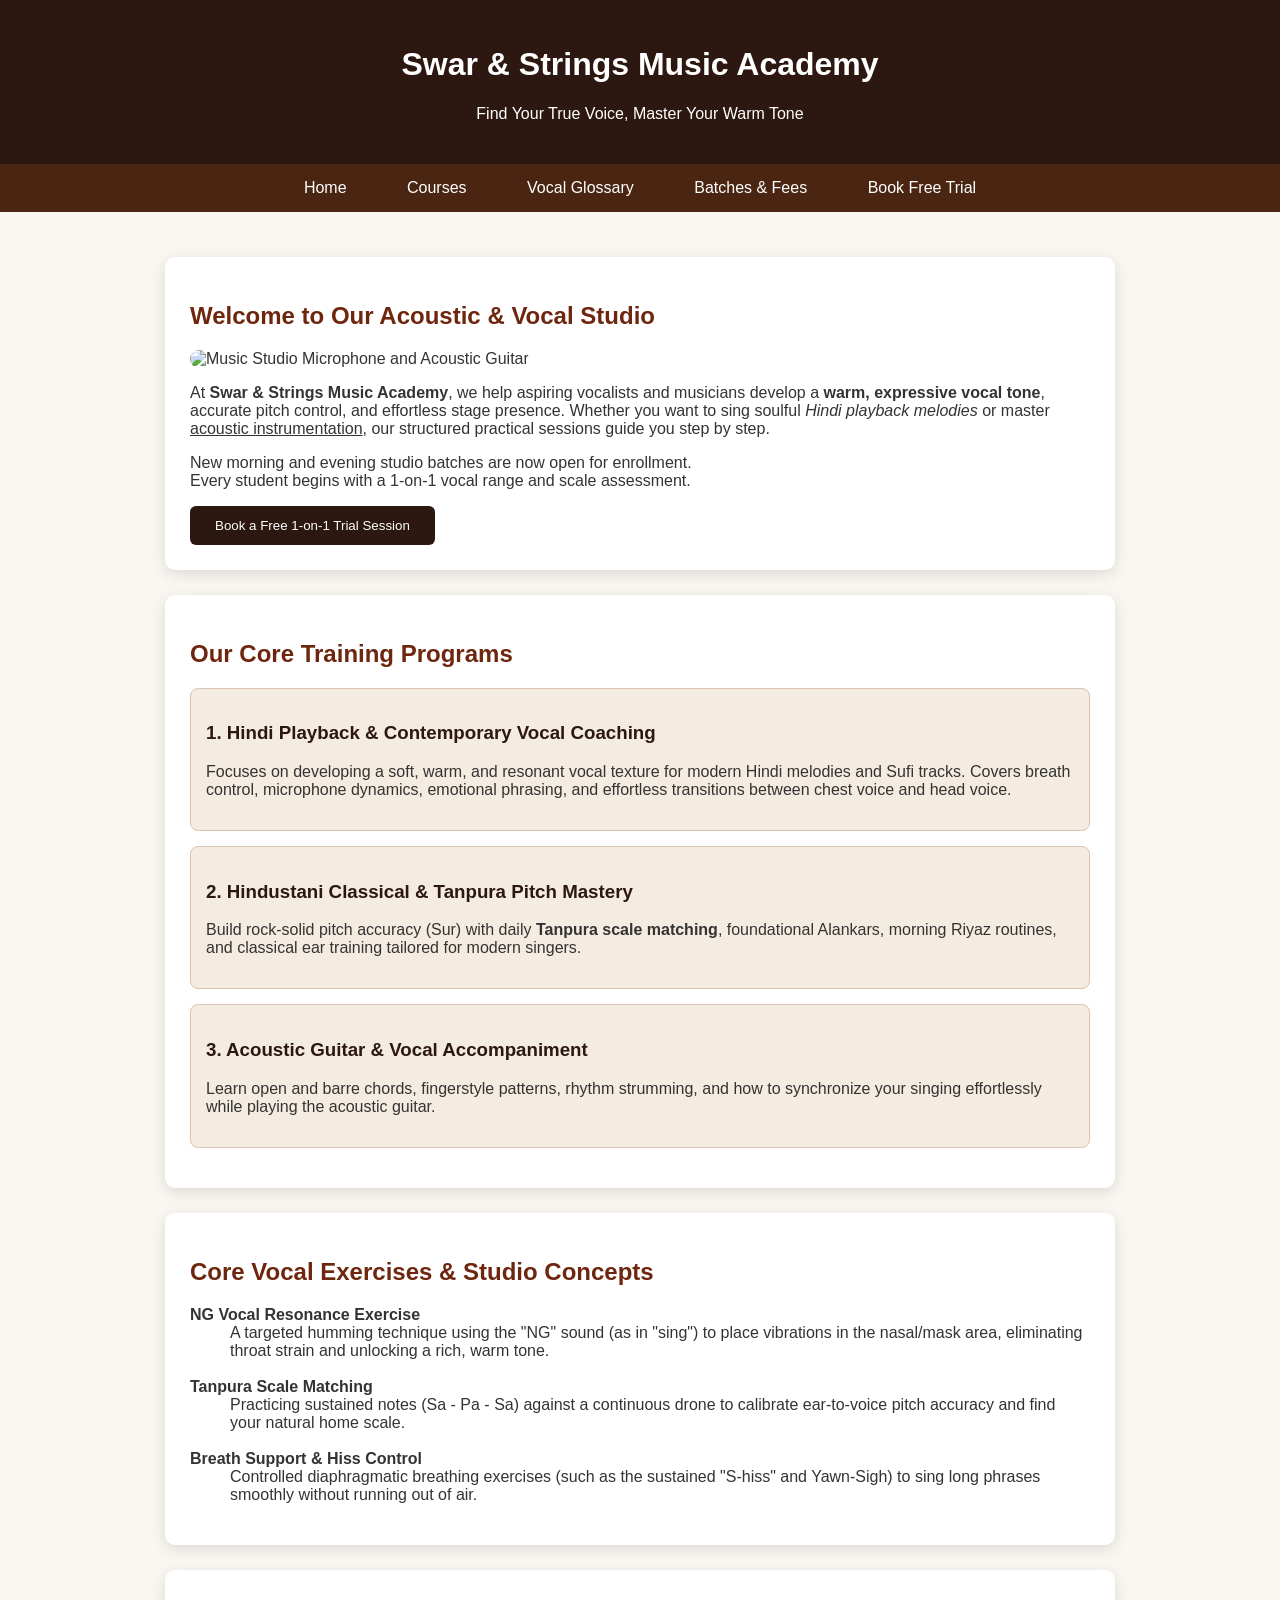
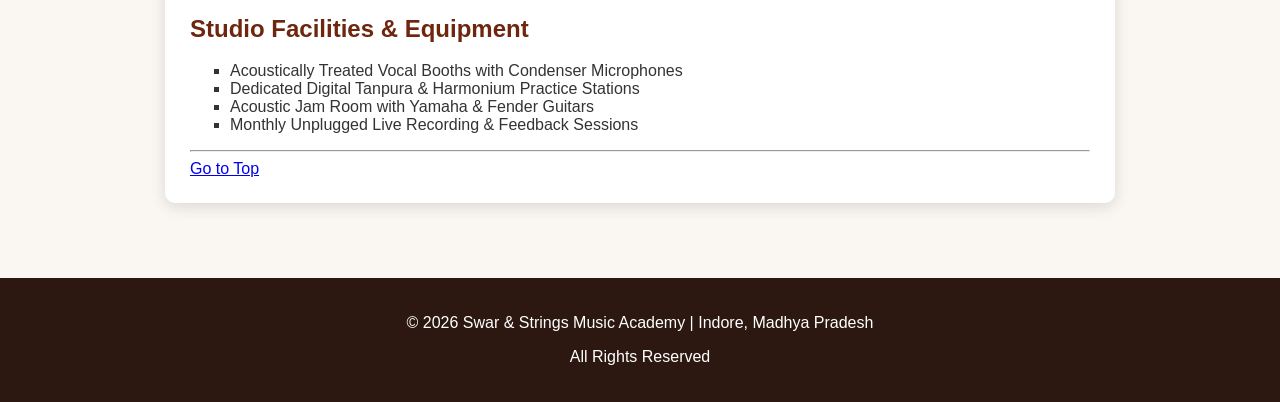
==== index.html @ 1dd13d85 "Add initial HTML structure and CSS for Swar & Strings Music Academy website" ====
<!DOCTYPE html>
<html lang="en">
<head>
    <meta charset="UTF-8">
    <meta name="viewport" content="width=device-width, initial-scale=1.0">
    <title>Swar & Strings Music Academy - Home</title>
    <!-- Linking External CSS Stylesheet -->
    <link rel="stylesheet" href="style.css">
</head>
<body>

    <!-- Top Header -->
    <header id="top">
        <h1>Swar & Strings Music Academy</h1>
        <p>Find Your True Voice, Master Your Warm Tone</p>
    </header>

    <!-- Navigation Menu -->
    <nav>
        <a href="index.html">Home</a>
        <a href="#courses">Courses</a>
        <a href="#glossary">Vocal Glossary</a>
        <a href="batches.html">Batches & Fees</a>
        <a href="enroll.html">Book Free Trial</a>
    </nav>

    <!-- Main Content -->
    <main>

        <!-- Welcome Hero Section -->
        <section id="home">
            <h2>Welcome to Our Acoustic & Vocal Studio</h2>
            <img src="https://images.unsplash.com/photo-1511671782779-c97d3d27a1d4?auto=format&fit=crop&w=1000&q=80" 
                 alt="Music Studio Microphone and Acoustic Guitar">
            <p>
                At <strong>Swar & Strings Music Academy</strong>, we help aspiring vocalists and musicians develop a 
                <b>warm, expressive vocal tone</b>, accurate pitch control, and effortless stage presence. 
                Whether you want to sing soulful <i>Hindi playback melodies</i> or master <u>acoustic instrumentation</u>, 
                our structured practical sessions guide you step by step.
            </p>
            <p>
                New morning and evening studio batches are now open for enrollment.<br>
                Every student begins with a 1-on-1 vocal range and scale assessment.
            </p>
            <a href="enroll.html">
                <button>Book a Free 1-on-1 Trial Session</button>
            </a>
        </section>

        <!-- Training Modules Section -->
        <section id="courses">
            <h2>Our Core Training Programs</h2>

            <div class="course">
                <h3>1. Hindi Playback & Contemporary Vocal Coaching</h3>
                <p>
                    Focuses on developing a soft, warm, and resonant vocal texture for modern Hindi melodies 
                    and Sufi tracks. Covers breath control, microphone dynamics, emotional phrasing, and effortless 
                    transitions between chest voice and head voice.
                </p>
            </div>

            <div class="course">
                <h3>2. Hindustani Classical & Tanpura Pitch Mastery</h3>
                <p>
                    Build rock-solid pitch accuracy (Sur) with daily <b>Tanpura scale matching</b>, foundational 
                    Alankars, morning Riyaz routines, and classical ear training tailored for modern singers.
                </p>
            </div>

            <div class="course">
                <h3>3. Acoustic Guitar & Vocal Accompaniment</h3>
                <p>
                    Learn open and barre chords, fingerstyle patterns, rhythm strumming, and how to synchronize 
                    your singing effortlessly while playing the acoustic guitar.
                </p>
            </div>
        </section>

        <!-- Vocal Technique Glossary (Description List) -->
        <section id="glossary">
            <h2>Core Vocal Exercises & Studio Concepts</h2>
            <dl>
                <dt><b>NG Vocal Resonance Exercise</b></dt>
                <dd>A targeted humming technique using the "NG" sound (as in "sing") to place vibrations in the nasal/mask area, eliminating throat strain and unlocking a rich, warm tone.</dd>
                <br>
                <dt><b>Tanpura Scale Matching</b></dt>
                <dd>Practicing sustained notes (Sa - Pa - Sa) against a continuous drone to calibrate ear-to-voice pitch accuracy and find your natural home scale.</dd>
                <br>
                <dt><b>Breath Support & Hiss Control</b></dt>
                <dd>Controlled diaphragmatic breathing exercises (such as the sustained "S-hiss" and Yawn-Sigh) to sing long phrases smoothly without running out of air.</dd>
            </dl>
        </section>

        <!-- Studio Facilities (Unordered List) -->
        <section id="facilities">
            <h2>Studio Facilities & Equipment</h2>
            <ul type="square">
                <li>Acoustically Treated Vocal Booths with Condenser Microphones</li>
                <li>Dedicated Digital Tanpura & Harmonium Practice Stations</li>
                <li>Acoustic Jam Room with Yamaha & Fender Guitars</li>
                <li>Monthly Unplugged Live Recording & Feedback Sessions</li>
            </ul>
            <hr>
            <a href="#top">Go to Top</a>
        </section>

    </main>

    <!-- Footer -->
    <footer>
        <p>© 2026 Swar & Strings Music Academy | Indore, Madhya Pradesh</p>
        <p>All Rights Reserved</p>
    </footer>

</body>
</html>
---- style.css ----
/* =========================================
   SWAR & STRINGS MUSIC ACADEMY - STYLE.CSS
   ========================================= */

/* Base Page Styling */
body {
    margin: 0;
    font-family: Arial, sans-serif;
    background-color: #FAF7F2;
    color: #333333;
}

/* Header Section */
header {
    background-color: #2C1810;
    color: white;
    text-align: center;
    padding: 25px;
}

/* Navigation Bar */
nav {
    background-color: #4A2511;
    padding: 15px;
    text-align: center;
}

nav a {
    color: white;
    text-decoration: none;
    padding: 10px 18px;
    margin: 10px;
}

nav a:hover {
    background-color: #F0A500;
    color: black;
}

/* Main Content Wrapper */
main {
    padding: 20px;
}

/* Thematic Content Sections */
section {
    background-color: white;
    margin: 25px auto;
    padding: 25px;
    max-width: 900px;
    border-radius: 10px;
    box-shadow: 0 4px 15px rgba(0, 0, 0, 0.12);
}

/* Headings */
h2 {
    color: #6E260E;
}

h3 {
    color: #2C1810;
}

/* Course & Module Cards */
.course {
    background-color: #F4ECE1;
    padding: 15px;
    margin: 15px 0;
    border: 1px solid #D9C3B0;
    border-radius: 8px;
}

/* Banner & Showcase Images */
img {
    width: 100%;
    height: 250px;
    object-fit: cover;
    border-radius: 10px;
}

/* Interactive Buttons */
button {
    background-color: #2C1810;
    color: white;
    padding: 12px 25px;
    border: none;
    border-radius: 6px;
    cursor: pointer;
    transition: background-color 0.3s ease;
}

button:hover {
    background-color: #F0A500;
    color: black;
}

/* Tables (Batches & Fee Structure) */
table {
    border-collapse: collapse;
    width: 100%;
    margin-top: 15px;
}

caption {
    font-weight: bold;
    color: #6E260E;
    padding: 10px;
}

th {
    background-color: #4A2511;
    color: white;
    padding: 12px;
}

td {
    padding: 12px;
    text-align: center;
}

/* Centered Registration Form Card */
form {
    background-color: white;
    max-width: 480px;
    margin: 20px auto;
    padding: 25px;
    border: 1px solid #D9C3B0;
    border-radius: 12px;
    box-shadow: 0 4px 15px rgba(0, 0, 0, 0.12);
}

/* Form Labels */
label {
    display: block;
    margin-top: 15px;
    margin-bottom: 6px;
    color: #2C1810;
    font-weight: bold;
}

/* Text Inputs, Dropdowns & Textareas */
input[type="text"],
input[type="email"],
input[type="tel"],
select,
textarea {
    width: 100%;
    padding: 10px;
    border: 1px solid #CCCCCC;
    border-radius: 6px;
    box-sizing: border-box;
}

/* Footer Section */
footer {
    background-color: #2C1810;
    color: white;
    text-align: center;
    padding: 20px;
    margin-top: 30px;
}
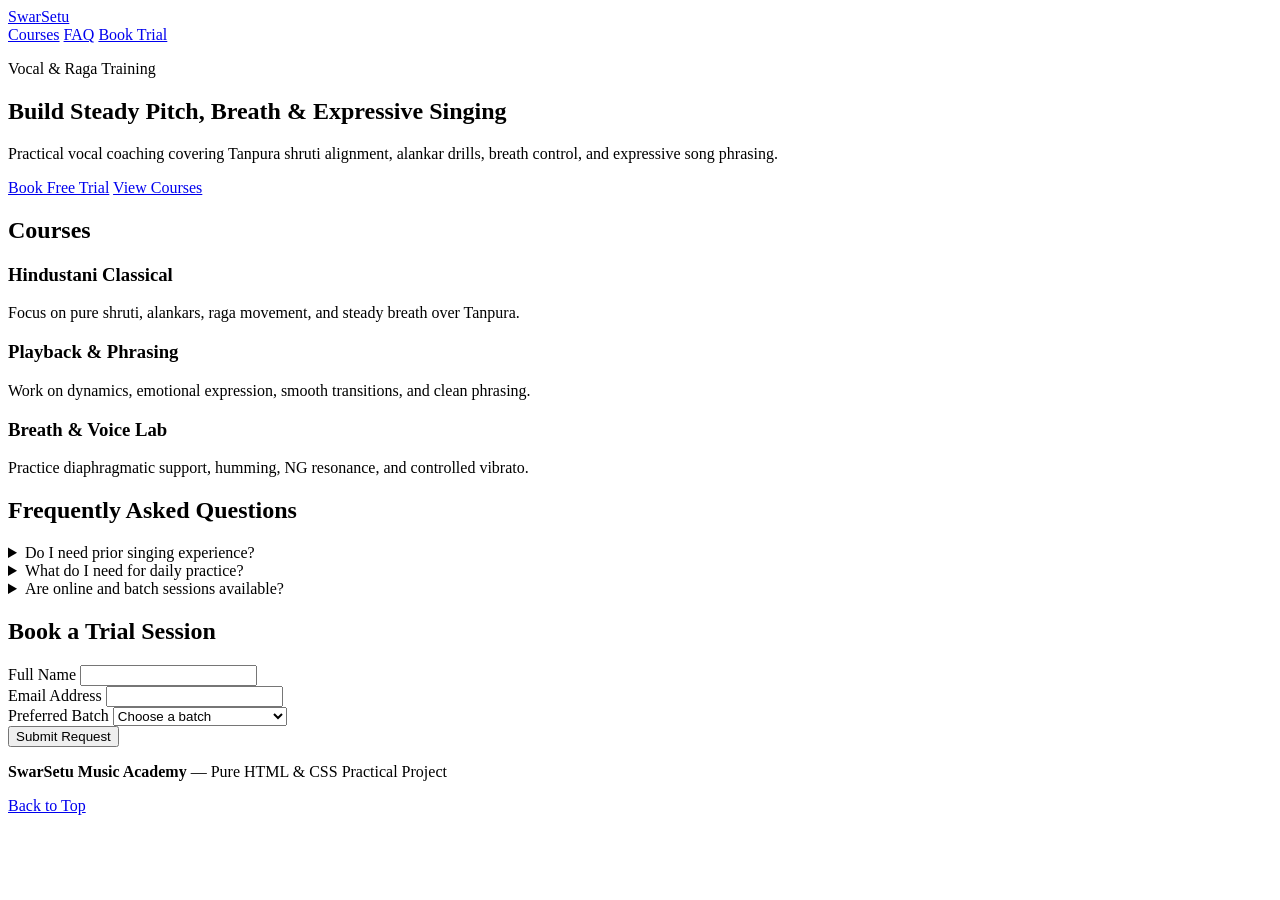
==== commit 6f34f458: "Create index.html" ====
--- a/index.html
+++ b/index.html
@@ -1,117 +1,106 @@
 <!DOCTYPE html>
 <html lang="en">
 <head>
-    <meta charset="UTF-8">
-    <meta name="viewport" content="width=device-width, initial-scale=1.0">
-    <title>Swar & Strings Music Academy - Home</title>
-    <!-- Linking External CSS Stylesheet -->
-    <link rel="stylesheet" href="style.css">
+  <meta charset="UTF-8">
+  <meta name="viewport" content="width=device-width, initial-scale=1.0">
+  <title>SwarSetu Music Academy</title>
+  <link rel="stylesheet" href="style.css">
 </head>
 <body>
+  <header class="site-header">
+    <div class="nav-row">
+      <a href="#top" class="brand">Swar<span>Setu</span></a>
+      <nav class="nav-links">
+        <a href="#courses">Courses</a>
+        <a href="#faq">FAQ</a>
+        <a href="#trial" class="btn">Book Trial</a>
+      </nav>
+    </div>
+  </header>
 
-    <!-- Top Header -->
-    <header id="top">
-        <h1>Swar & Strings Music Academy</h1>
-        <p>Find Your True Voice, Master Your Warm Tone</p>
-    </header>
+  <main id="top">
+    <section class="hero">
+      <p class="tag">Vocal &amp; Raga Training</p>
+      <h1>Build Steady Pitch, Breath &amp; <span>Expressive Singing</span></h1>
+      <p class="lead">
+        Practical vocal coaching covering Tanpura shruti alignment, alankar drills,
+        breath control, and expressive song phrasing.
+      </p>
+      <div class="hero-buttons">
+        <a href="#trial" class="btn">Book Free Trial</a>
+        <a href="#courses" class="btn-outline">View Courses</a>
+      </div>
+    </section>
 
-    <!-- Navigation Menu -->
-    <nav>
-        <a href="index.html">Home</a>
-        <a href="#courses">Courses</a>
-        <a href="#glossary">Vocal Glossary</a>
-        <a href="batches.html">Batches & Fees</a>
-        <a href="enroll.html">Book Free Trial</a>
-    </nav>
+    <section id="courses" class="section-box">
+      <h2>Courses</h2>
+      <div class="card-grid">
+        <article class="card">
+          <h3>Hindustani Classical</h3>
+          <p>Focus on pure shruti, alankars, raga movement, and steady breath over Tanpura.</p>
+        </article>
+        <article class="card">
+          <h3>Playback &amp; Phrasing</h3>
+          <p>Work on dynamics, emotional expression, smooth transitions, and clean phrasing.</p>
+        </article>
+        <article class="card">
+          <h3>Breath &amp; Voice Lab</h3>
+          <p>Practice diaphragmatic support, humming, NG resonance, and controlled vibrato.</p>
+        </article>
+      </div>
+    </section>
 
-    <!-- Main Content -->
-    <main>
+    <section id="faq" class="section-box">
+      <h2>Frequently Asked Questions</h2>
+      <div class="faq-list">
+        <details class="card">
+          <summary>Do I need prior singing experience?</summary>
+          <p>No. Beginners start with basic pitch matching, posture, and gentle breath exercises.</p>
+        </details>
+        <details class="card">
+          <summary>What do I need for daily practice?</summary>
+          <p>A Tanpura drone app or instrument and 20 to 30 minutes of quiet daily practice.</p>
+        </details>
+        <details class="card">
+          <summary>Are online and batch sessions available?</summary>
+          <p>Yes, morning riyaz, evening student batches, and weekend sessions can be selected in the form.</p>
+        </details>
+      </div>
+    </section>
 
-        <!-- Welcome Hero Section -->
-        <section id="home">
-            <h2>Welcome to Our Acoustic & Vocal Studio</h2>
-            <img src="https://images.unsplash.com/photo-1511671782779-c97d3d27a1d4?auto=format&fit=crop&w=1000&q=80" 
-                 alt="Music Studio Microphone and Acoustic Guitar">
-            <p>
-                At <strong>Swar & Strings Music Academy</strong>, we help aspiring vocalists and musicians develop a 
-                <b>warm, expressive vocal tone</b>, accurate pitch control, and effortless stage presence. 
-                Whether you want to sing soulful <i>Hindi playback melodies</i> or master <u>acoustic instrumentation</u>, 
-                our structured practical sessions guide you step by step.
-            </p>
-            <p>
-                New morning and evening studio batches are now open for enrollment.<br>
-                Every student begins with a 1-on-1 vocal range and scale assessment.
-            </p>
-            <a href="enroll.html">
-                <button>Book a Free 1-on-1 Trial Session</button>
-            </a>
-        </section>
+    <section id="trial" class="section-box">
+      <h2>Book a Trial Session</h2>
+      <form class="card trial-form">
+        <div class="field">
+          <label for="student-name">Full Name</label>
+          <input id="student-name" type="text" required>
+        </div>
 
-        <!-- Training Modules Section -->
-        <section id="courses">
-            <h2>Our Core Training Programs</h2>
+        <div class="field">
+          <label for="student-email">Email Address</label>
+          <input id="student-email" type="email" required>
+        </div>
 
-            <div class="course">
-                <h3>1. Hindi Playback & Contemporary Vocal Coaching</h3>
-                <p>
-                    Focuses on developing a soft, warm, and resonant vocal texture for modern Hindi melodies 
-                    and Sufi tracks. Covers breath control, microphone dynamics, emotional phrasing, and effortless 
-                    transitions between chest voice and head voice.
-                </p>
-            </div>
+        <div class="field">
+          <label for="student-batch">Preferred Batch</label>
+          <select id="student-batch" required>
+            <option value="">Choose a batch</option>
+            <option value="morning">Morning Riyaz (6:30 AM)</option>
+            <option value="evening">Evening Batch (6:00 PM)</option>
+            <option value="weekend">Weekend Lab (10:00 AM)</option>
+          </select>
+        </div>
 
-            <div class="course">
-                <h3>2. Hindustani Classical & Tanpura Pitch Mastery</h3>
-                <p>
-                    Build rock-solid pitch accuracy (Sur) with daily <b>Tanpura scale matching</b>, foundational 
-                    Alankars, morning Riyaz routines, and classical ear training tailored for modern singers.
-                </p>
-            </div>
+        <button type="submit" class="btn">Submit Request</button>
+      </form>
+    </section>
+  </main>
 
-            <div class="course">
-                <h3>3. Acoustic Guitar & Vocal Accompaniment</h3>
-                <p>
-                    Learn open and barre chords, fingerstyle patterns, rhythm strumming, and how to synchronize 
-                    your singing effortlessly while playing the acoustic guitar.
-                </p>
-            </div>
-        </section>
-
-        <!-- Vocal Technique Glossary (Description List) -->
-        <section id="glossary">
-            <h2>Core Vocal Exercises & Studio Concepts</h2>
-            <dl>
-                <dt><b>NG Vocal Resonance Exercise</b></dt>
-                <dd>A targeted humming technique using the "NG" sound (as in "sing") to place vibrations in the nasal/mask area, eliminating throat strain and unlocking a rich, warm tone.</dd>
-                <br>
-                <dt><b>Tanpura Scale Matching</b></dt>
-                <dd>Practicing sustained notes (Sa - Pa - Sa) against a continuous drone to calibrate ear-to-voice pitch accuracy and find your natural home scale.</dd>
-                <br>
-                <dt><b>Breath Support & Hiss Control</b></dt>
-                <dd>Controlled diaphragmatic breathing exercises (such as the sustained "S-hiss" and Yawn-Sigh) to sing long phrases smoothly without running out of air.</dd>
-            </dl>
-        </section>
-
-        <!-- Studio Facilities (Unordered List) -->
-        <section id="facilities">
-            <h2>Studio Facilities & Equipment</h2>
-            <ul type="square">
-                <li>Acoustically Treated Vocal Booths with Condenser Microphones</li>
-                <li>Dedicated Digital Tanpura & Harmonium Practice Stations</li>
-                <li>Acoustic Jam Room with Yamaha & Fender Guitars</li>
-                <li>Monthly Unplugged Live Recording & Feedback Sessions</li>
-            </ul>
-            <hr>
-            <a href="#top">Go to Top</a>
-        </section>
-
-    </main>
-
-    <!-- Footer -->
-    <footer>
-        <p>© 2026 Swar & Strings Music Academy | Indore, Madhya Pradesh</p>
-        <p>All Rights Reserved</p>
-    </footer>
-
+  <footer class="site-footer">
+    <div class="footer-row">
+      <p><strong>SwarSetu Music Academy</strong> — Pure HTML &amp; CSS Practical Project</p>
+      <a href="#top" class="footer-link">Back to Top</a>
+    </div>
+  </footer>
 </body>
-</html>+</html>
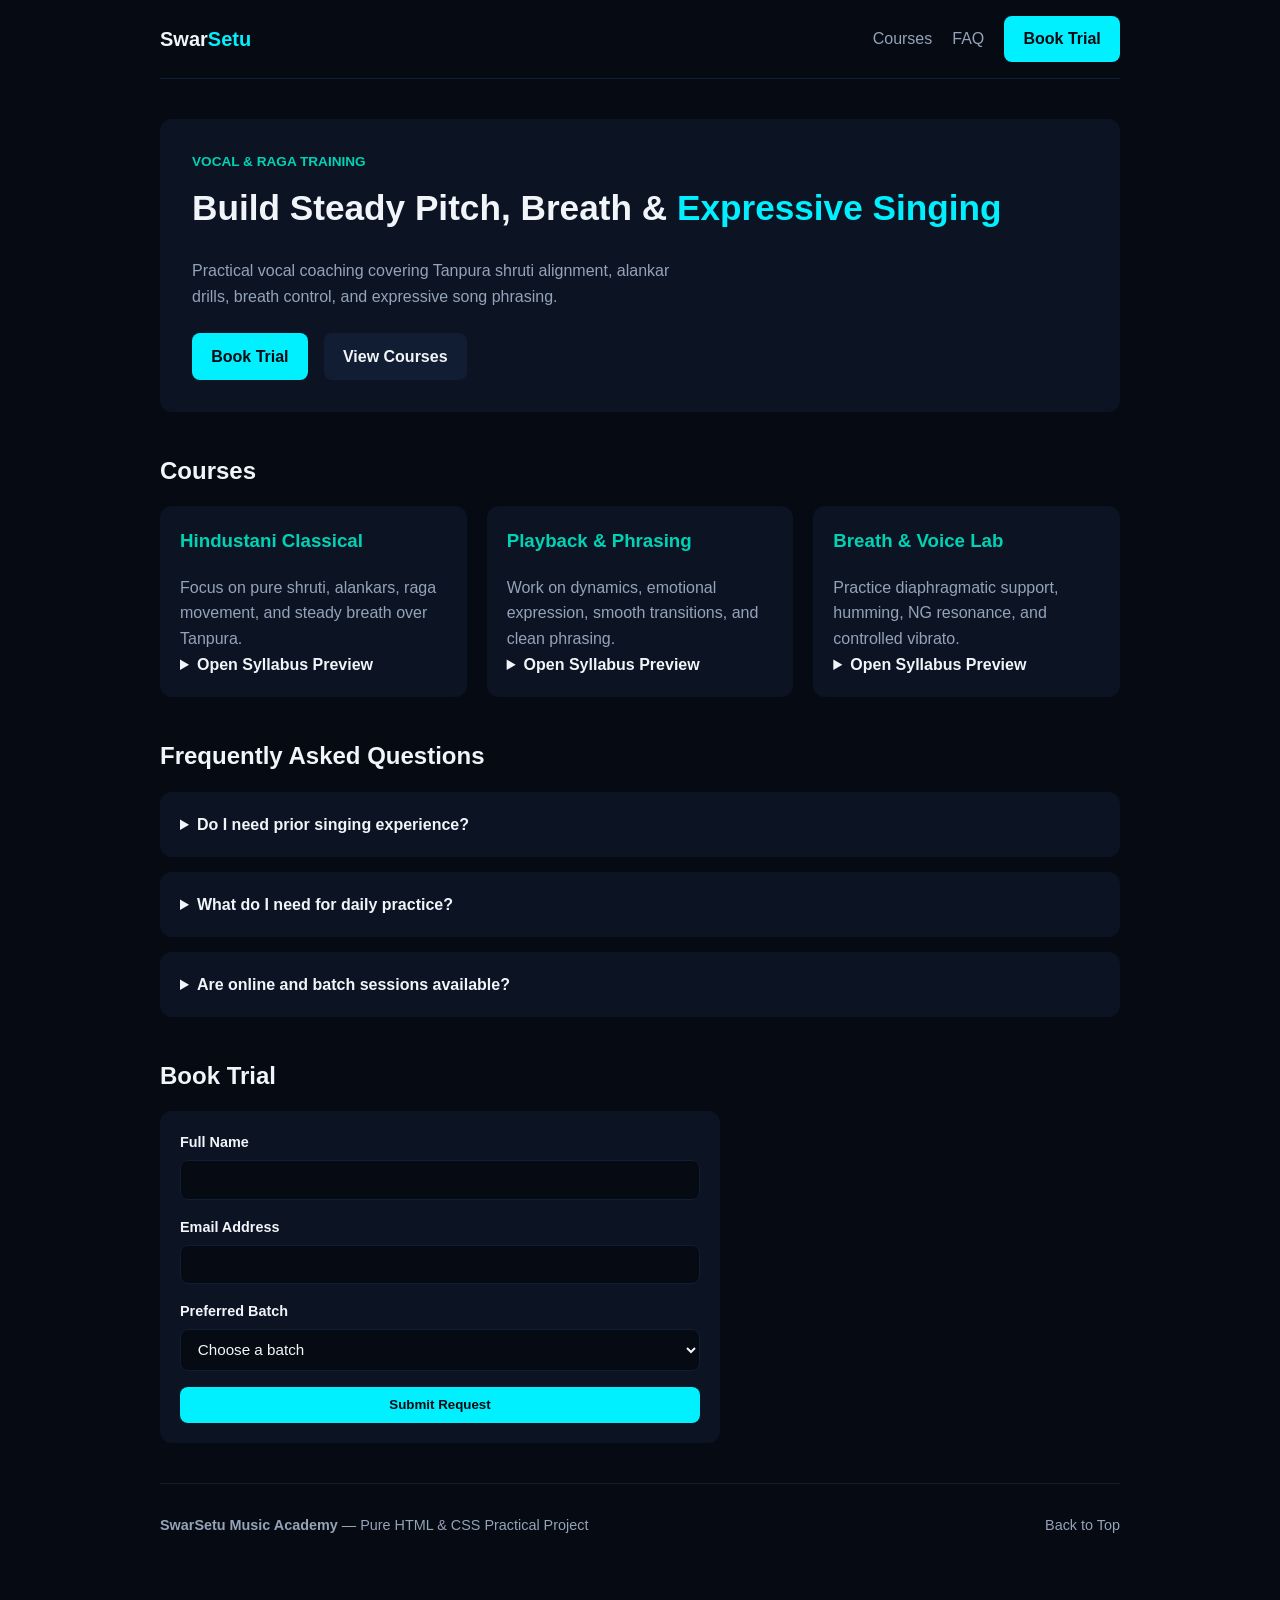
==== commit 493f446d: "Update index.html" ====
--- a/index.html
+++ b/index.html
@@ -27,7 +27,7 @@
         breath control, and expressive song phrasing.
       </p>
       <div class="hero-buttons">
-        <a href="#trial" class="btn">Book Free Trial</a>
+        <a href="#trial" class="btn">Book Trial</a>
         <a href="#courses" class="btn-outline">View Courses</a>
       </div>
     </section>
@@ -38,14 +38,28 @@
         <article class="card">
           <h3>Hindustani Classical</h3>
           <p>Focus on pure shruti, alankars, raga movement, and steady breath over Tanpura.</p>
+          <details class="course-detail">
+            <summary>Open Syllabus Preview</summary>
+            <p>Week 1–4: Sa-Pa shruti &amp; basic alankars · Week 5+: Evening/morning raga chalan &amp; bandish.</p>
+          </details>
         </article>
+
         <article class="card">
           <h3>Playback &amp; Phrasing</h3>
           <p>Work on dynamics, emotional expression, smooth transitions, and clean phrasing.</p>
+          <details class="course-detail">
+            <summary>Open Syllabus Preview</summary>
+            <p>Focus on verse-to-chorus dynamics, lyric clarity, glide control, and expressive delivery.</p>
+          </details>
         </article>
+
         <article class="card">
           <h3>Breath &amp; Voice Lab</h3>
           <p>Practice diaphragmatic support, humming, NG resonance, and controlled vibrato.</p>
+          <details class="course-detail">
+            <summary>Open Syllabus Preview</summary>
+            <p>Daily 20-minute drills on steady airflow, forward humming resonance, and smooth vibrato.</p>
+          </details>
         </article>
       </div>
     </section>
@@ -69,7 +83,7 @@
     </section>
 
     <section id="trial" class="section-box">
-      <h2>Book a Trial Session</h2>
+      <h2>Book Trial</h2>
       <form class="card trial-form">
         <div class="field">
           <label for="student-name">Full Name</label>
--- a/style.css
+++ b/style.css
@@ -0,0 +1,233 @@
+:root {
+  --bg: #060a12;
+  --surface: #0c1424;
+  --surface-soft: #111d33;
+  --cyan: #00f0ff;
+  --aqua: #00d2b4;
+  --text: #f1f5f9;
+  --muted: #94a3b8;
+  --radius: 12px;
+}
+
+body {
+  background: var(--bg);
+  color: var(--text);
+  font-family: sans-serif;
+  line-height: 1.6;
+  margin: 0;
+  padding: 0 1.25rem 3rem;
+}
+
+main,
+.site-header,
+.site-footer {
+  max-width: 960px;
+  margin-inline: auto;
+}
+
+a {
+  color: inherit;
+  text-decoration: none;
+}
+
+/* Flexbox for header and footer alignment */
+.site-header {
+  border-bottom: 1px solid var(--surface-soft);
+  margin-bottom: 2.5rem;
+}
+
+.nav-row,
+.footer-row,
+.hero-buttons {
+  display: flex;
+  justify-content: space-between;
+  align-items: center;
+  flex-wrap: wrap;
+  gap: 1rem;
+  padding-block: 1rem;
+}
+
+.hero-buttons {
+  justify-content: flex-start;
+  padding-block: 0;
+}
+
+.nav-links {
+  display: flex;
+  align-items: center;
+  flex-wrap: wrap;
+  gap: 1.25rem;
+}
+
+.nav-links a:not(.btn),
+.footer-link {
+  color: var(--muted);
+  transition: color 0.25s ease;
+}
+
+.nav-links a:not(.btn):hover,
+.footer-link:hover {
+  color: var(--cyan);
+}
+
+.brand {
+  font-size: 1.25rem;
+  font-weight: bold;
+}
+
+.brand span {
+  color: var(--cyan);
+}
+
+/* Hero & Section Spacing */
+.hero {
+  background: var(--surface);
+  padding: 2rem;
+  border-radius: var(--radius);
+  margin-bottom: 2.5rem;
+}
+
+.tag {
+  color: var(--aqua);
+  font-size: 0.85rem;
+  font-weight: bold;
+  text-transform: uppercase;
+  margin-top: 0;
+}
+
+h1 {
+  font-size: 2.2rem;
+  line-height: 1.2;
+  margin-top: 0.4rem;
+}
+
+h1 span {
+  color: var(--cyan);
+}
+
+.lead {
+  color: var(--muted);
+  max-width: 58ch;
+  margin-bottom: 1.5rem;
+}
+
+.section-box {
+  margin-bottom: 2.5rem;
+}
+
+.section-box h2 {
+  margin-bottom: 1rem;
+}
+
+/* CSS Grid for course cards */
+.card-grid {
+  display: grid;
+  grid-template-columns: repeat(auto-fit, minmax(240px, 1fr));
+  gap: 1.25rem;
+}
+
+.card {
+  background: var(--surface);
+  padding: 1.25rem;
+  border-radius: var(--radius);
+  transition: transform 0.25s ease, background 0.25s ease;
+}
+
+.card:hover {
+  transform: translateY(-4px);
+  background: var(--surface-soft);
+}
+
+.card h3 {
+  margin-top: 0;
+  color: var(--aqua);
+}
+
+.card p {
+  color: var(--muted);
+  margin-bottom: 0;
+}
+
+/* Buttons with :hover and transition */
+.btn,
+.btn-outline {
+  display: inline-block;
+  padding: 0.65rem 1.2rem;
+  border-radius: 8px;
+  font-weight: bold;
+  border: none;
+  cursor: pointer;
+  transition: transform 0.25s ease, background 0.25s ease, color 0.25s ease;
+}
+
+.btn {
+  background: var(--cyan);
+  color: var(--bg);
+}
+
+.btn:hover {
+  background: var(--aqua);
+  transform: translateY(-3px);
+}
+
+.btn-outline {
+  background: var(--surface-soft);
+  color: var(--text);
+}
+
+.btn-outline:hover {
+  color: var(--cyan);
+  transform: translateY(-3px);
+}
+
+/* FAQ <details> Accordions */
+.faq-list {
+  display: grid;
+  gap: 0.9rem;
+}
+
+summary {
+  font-weight: bold;
+  cursor: pointer;
+}
+
+details p {
+  margin-top: 0.7rem;
+}
+
+/* Trial Form */
+.trial-form {
+  display: grid;
+  gap: 1rem;
+  max-width: 520px;
+}
+
+.trial-form:hover {
+  transform: none;
+}
+
+.field {
+  display: grid;
+  gap: 0.35rem;
+}
+
+label {
+  font-size: 0.9rem;
+  font-weight: bold;
+}
+
+input,
+select {
+  padding: 0.65rem 0.8rem;
+  border-radius: 8px;
+  border: 1px solid var(--surface-soft);
+  background: var(--bg);
+  color: var(--text);
+  font-size: 0.95rem;
+}
+
+.site-footer {
+  border-top: 1px solid var(--surface-soft);
+  color: var(--muted);
+  font-size: 0.9rem;
+}
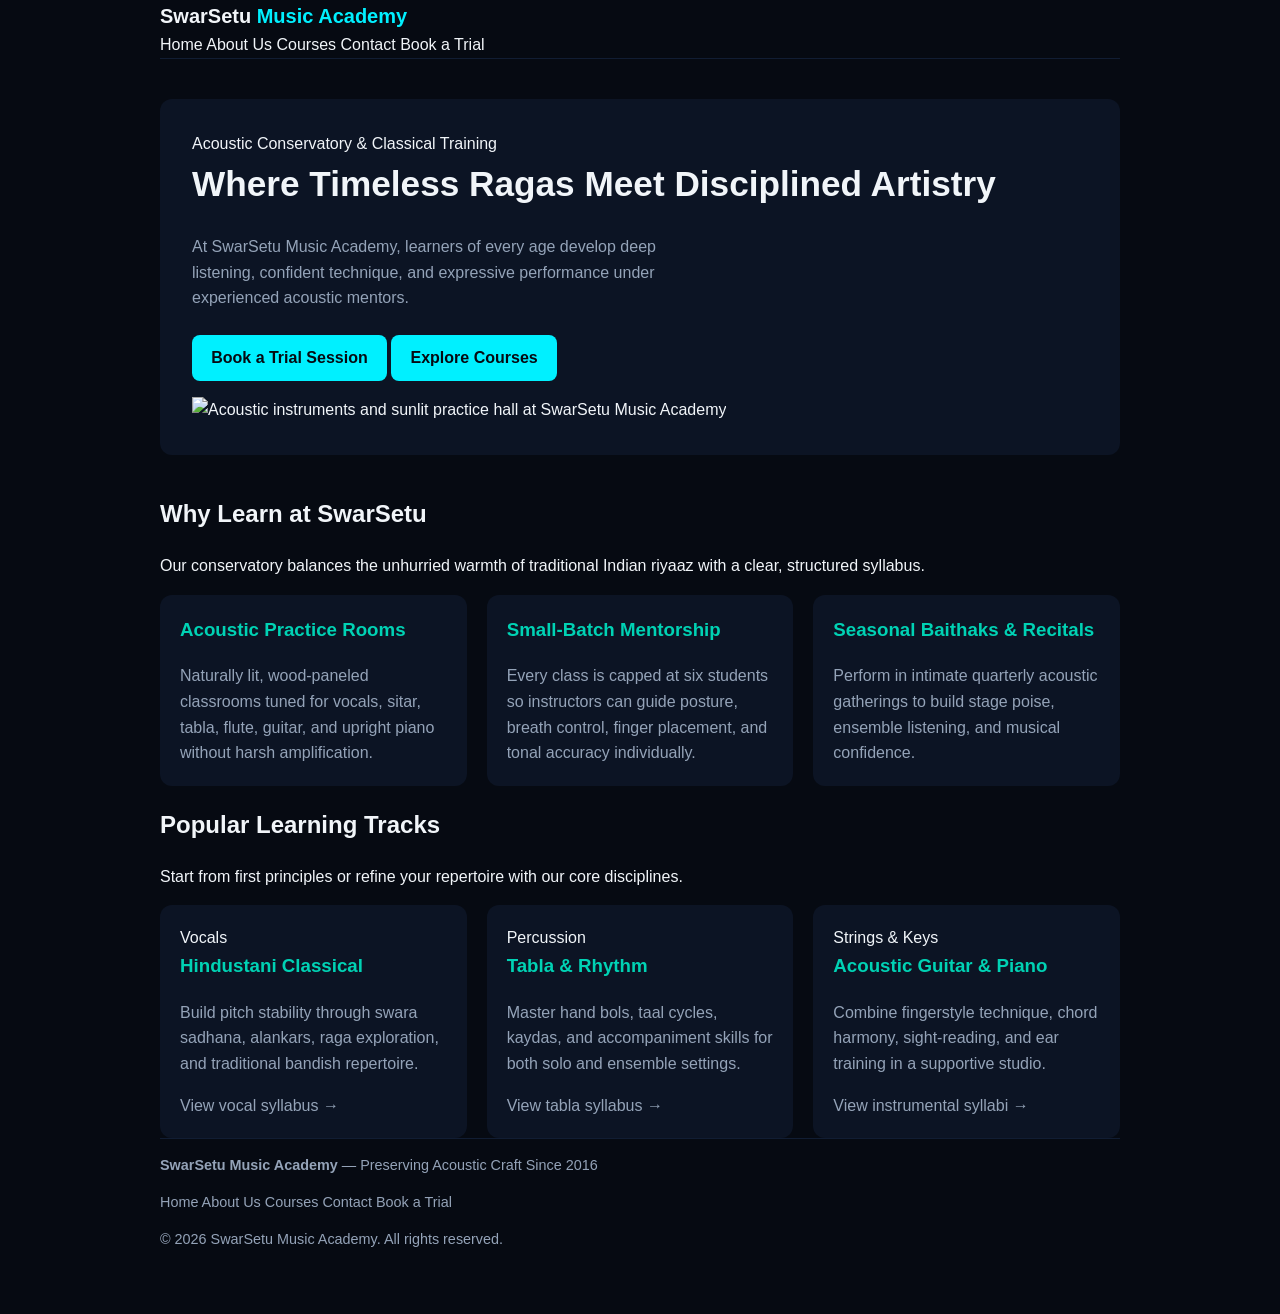
==== commit f8f5d646: "Update index.html" ====
--- a/index.html
+++ b/index.html
@@ -3,118 +3,133 @@
 <head>
   <meta charset="UTF-8">
   <meta name="viewport" content="width=device-width, initial-scale=1.0">
-  <title>SwarSetu Music Academy</title>
+  <title>SwarSetu Music Academy | Home</title>
   <link rel="stylesheet" href="style.css">
 </head>
 <body>
+
   <header class="site-header">
-    <div class="nav-row">
-      <a href="#top" class="brand">Swar<span>Setu</span></a>
-      <nav class="nav-links">
-        <a href="#courses">Courses</a>
-        <a href="#faq">FAQ</a>
-        <a href="#trial" class="btn">Book Trial</a>
-      </nav>
-    </div>
+    <a href="index.html" class="brand">SwarSetu <span>Music Academy</span></a>
+    <nav class="main-nav">
+      <a href="index.html" class="active">Home</a>
+      <a href="about.html">About Us</a>
+      <a href="courses.html">Courses</a>
+      <a href="contact.html">Contact</a>
+      <a href="book-trial.html" class="nav-cta">Book a Trial</a>
+    </nav>
   </header>
 
-  <main id="top">
+  <main>
     <section class="hero">
-      <p class="tag">Vocal &amp; Raga Training</p>
-      <h1>Build Steady Pitch, Breath &amp; <span>Expressive Singing</span></h1>
+      <span class="eyebrow">Acoustic Conservatory &amp; Classical Training</span>
+      <h1>Where Timeless Ragas Meet Disciplined Artistry</h1>
       <p class="lead">
-        Practical vocal coaching covering Tanpura shruti alignment, alankar drills,
-        breath control, and expressive song phrasing.
+        At SwarSetu Music Academy, learners of every age develop deep listening,
+        confident technique, and expressive performance under experienced acoustic mentors.
       </p>
-      <div class="hero-buttons">
-        <a href="#trial" class="btn">Book Trial</a>
-        <a href="#courses" class="btn-outline">View Courses</a>
-      </div>
+      <p class="hero-actions">
+        <a href="book-trial.html" class="btn btn-primary">Book a Trial Session</a>
+        <a href="courses.html" class="btn btn-secondary">Explore Courses</a>
+      </p>
+
+      <!--
+        IMAGE PLACEHOLDER INSTRUCTIONS:
+        1. Download a copyright-free photo (e.g., from Unsplash or Pexels) of an acoustic instrument or music room.
+        2. Rename the file to "academy.jpg".
+        3. Place "academy.jpg" in the SAME folder as index.html and style.css.
+      -->
+      <img
+        src="academy.jpg"
+        alt="Acoustic instruments and sunlit practice hall at SwarSetu Music Academy"
+        class="feature-img"
+      >
     </section>
 
-    <section id="courses" class="section-box">
-      <h2>Courses</h2>
-      <div class="card-grid">
+    <section class="content-section">
+      <h2>Why Learn at SwarSetu</h2>
+      <p class="section-intro">
+        Our conservatory balances the unhurried warmth of traditional Indian riyaaz with a clear, structured syllabus.
+      </p>
+      <section class="card-grid">
         <article class="card">
-          <h3>Hindustani Classical</h3>
-          <p>Focus on pure shruti, alankars, raga movement, and steady breath over Tanpura.</p>
-          <details class="course-detail">
-            <summary>Open Syllabus Preview</summary>
-            <p>Week 1–4: Sa-Pa shruti &amp; basic alankars · Week 5+: Evening/morning raga chalan &amp; bandish.</p>
-          </details>
+          <h3>Acoustic Practice Rooms</h3>
+          <p>
+            Naturally lit, wood-paneled classrooms tuned for vocals, sitar, tabla, flute,
+            guitar, and upright piano without harsh amplification.
+          </p>
         </article>
 
         <article class="card">
-          <h3>Playback &amp; Phrasing</h3>
-          <p>Work on dynamics, emotional expression, smooth transitions, and clean phrasing.</p>
-          <details class="course-detail">
-            <summary>Open Syllabus Preview</summary>
-            <p>Focus on verse-to-chorus dynamics, lyric clarity, glide control, and expressive delivery.</p>
-          </details>
+          <h3>Small-Batch Mentorship</h3>
+          <p>
+            Every class is capped at six students so instructors can guide posture,
+            breath control, finger placement, and tonal accuracy individually.
+          </p>
         </article>
 
         <article class="card">
-          <h3>Breath &amp; Voice Lab</h3>
-          <p>Practice diaphragmatic support, humming, NG resonance, and controlled vibrato.</p>
-          <details class="course-detail">
-            <summary>Open Syllabus Preview</summary>
-            <p>Daily 20-minute drills on steady airflow, forward humming resonance, and smooth vibrato.</p>
-          </details>
+          <h3>Seasonal Baithaks &amp; Recitals</h3>
+          <p>
+            Perform in intimate quarterly acoustic gatherings to build stage poise,
+            ensemble listening, and musical confidence.
+          </p>
         </article>
-      </div>
+      </section>
     </section>
 
-    <section id="faq" class="section-box">
-      <h2>Frequently Asked Questions</h2>
-      <div class="faq-list">
-        <details class="card">
-          <summary>Do I need prior singing experience?</summary>
-          <p>No. Beginners start with basic pitch matching, posture, and gentle breath exercises.</p>
-        </details>
-        <details class="card">
-          <summary>What do I need for daily practice?</summary>
-          <p>A Tanpura drone app or instrument and 20 to 30 minutes of quiet daily practice.</p>
-        </details>
-        <details class="card">
-          <summary>Are online and batch sessions available?</summary>
-          <p>Yes, morning riyaz, evening student batches, and weekend sessions can be selected in the form.</p>
-        </details>
-      </div>
-    </section>
+    <section class="content-section">
+      <h2>Popular Learning Tracks</h2>
+      <p class="section-intro">
+        Start from first principles or refine your repertoire with our core disciplines.
+      </p>
+      <section class="card-grid">
+        <article class="card">
+          <span class="badge">Vocals</span>
+          <h3>Hindustani Classical</h3>
+          <p>
+            Build pitch stability through swara sadhana, alankars, raga exploration, and traditional bandish repertoire.
+          </p>
+          <p class="card-link">
+            <a href="courses.html">View vocal syllabus &rarr;</a>
+          </p>
+        </article>
 
-    <section id="trial" class="section-box">
-      <h2>Book Trial</h2>
-      <form class="card trial-form">
-        <div class="field">
-          <label for="student-name">Full Name</label>
-          <input id="student-name" type="text" required>
-        </div>
+        <article class="card">
+          <span class="badge">Percussion</span>
+          <h3>Tabla &amp; Rhythm</h3>
+          <p>
+            Master hand bols, taal cycles, kaydas, and accompaniment skills for both solo and ensemble settings.
+          </p>
+          <p class="card-link">
+            <a href="courses.html">View tabla syllabus &rarr;</a>
+          </p>
+        </article>
 
-        <div class="field">
-          <label for="student-email">Email Address</label>
-          <input id="student-email" type="email" required>
-        </div>
-
-        <div class="field">
-          <label for="student-batch">Preferred Batch</label>
-          <select id="student-batch" required>
-            <option value="">Choose a batch</option>
-            <option value="morning">Morning Riyaz (6:30 AM)</option>
-            <option value="evening">Evening Batch (6:00 PM)</option>
-            <option value="weekend">Weekend Lab (10:00 AM)</option>
-          </select>
-        </div>
-
-        <button type="submit" class="btn">Submit Request</button>
-      </form>
+        <article class="card">
+          <span class="badge">Strings &amp; Keys</span>
+          <h3>Acoustic Guitar &amp; Piano</h3>
+          <p>
+            Combine fingerstyle technique, chord harmony, sight-reading, and ear training in a supportive studio.
+          </p>
+          <p class="card-link">
+            <a href="courses.html">View instrumental syllabi &rarr;</a>
+          </p>
+        </article>
+      </section>
     </section>
   </main>
 
   <footer class="site-footer">
-    <div class="footer-row">
-      <p><strong>SwarSetu Music Academy</strong> — Pure HTML &amp; CSS Practical Project</p>
-      <a href="#top" class="footer-link">Back to Top</a>
-    </div>
+    <p><strong>SwarSetu Music Academy</strong> &mdash; Preserving Acoustic Craft Since 2016</p>
+    <nav class="footer-nav">
+      <a href="index.html">Home</a>
+      <a href="about.html">About Us</a>
+      <a href="courses.html">Courses</a>
+      <a href="contact.html">Contact</a>
+      <a href="book-trial.html">Book a Trial</a>
+    </nav>
+    <p class="copyright">&copy; 2026 SwarSetu Music Academy. All rights reserved.</p>
   </footer>
+
 </body>
 </html>
--- a/style.css
+++ b/style.css
@@ -9,8 +9,19 @@
   --radius: 12px;
 }
 
+html {
+  scroll-behavior: smooth;
+}
+
 body {
-  background: var(--bg);
+  /* Layer a dark gradient over an optional copyright-free local image (studio-bg.jpg) */
+  background-color: var(--bg);
+  background-image:
+    linear-gradient(180deg, rgba(6, 10, 18, 0.88), rgba(6, 10, 18, 0.96)),
+    url("studio-bg.jpg");
+  background-size: cover;
+  background-position: center;
+  background-attachment: fixed;
   color: var(--text);
   font-family: sans-serif;
   line-height: 1.6;
@@ -148,6 +159,18 @@
   margin-bottom: 0;
 }
 
+/* Course detail toggle inside each card */
+.course-detail {
+  margin-top: 0.9rem;
+  padding-top: 0.75rem;
+  border-top: 1px solid var(--surface-soft);
+}
+
+.course-detail summary {
+  color: var(--cyan);
+  font-size: 0.9rem;
+}
+
 /* Buttons with :hover and transition */
 .btn,
 .btn-outline {
